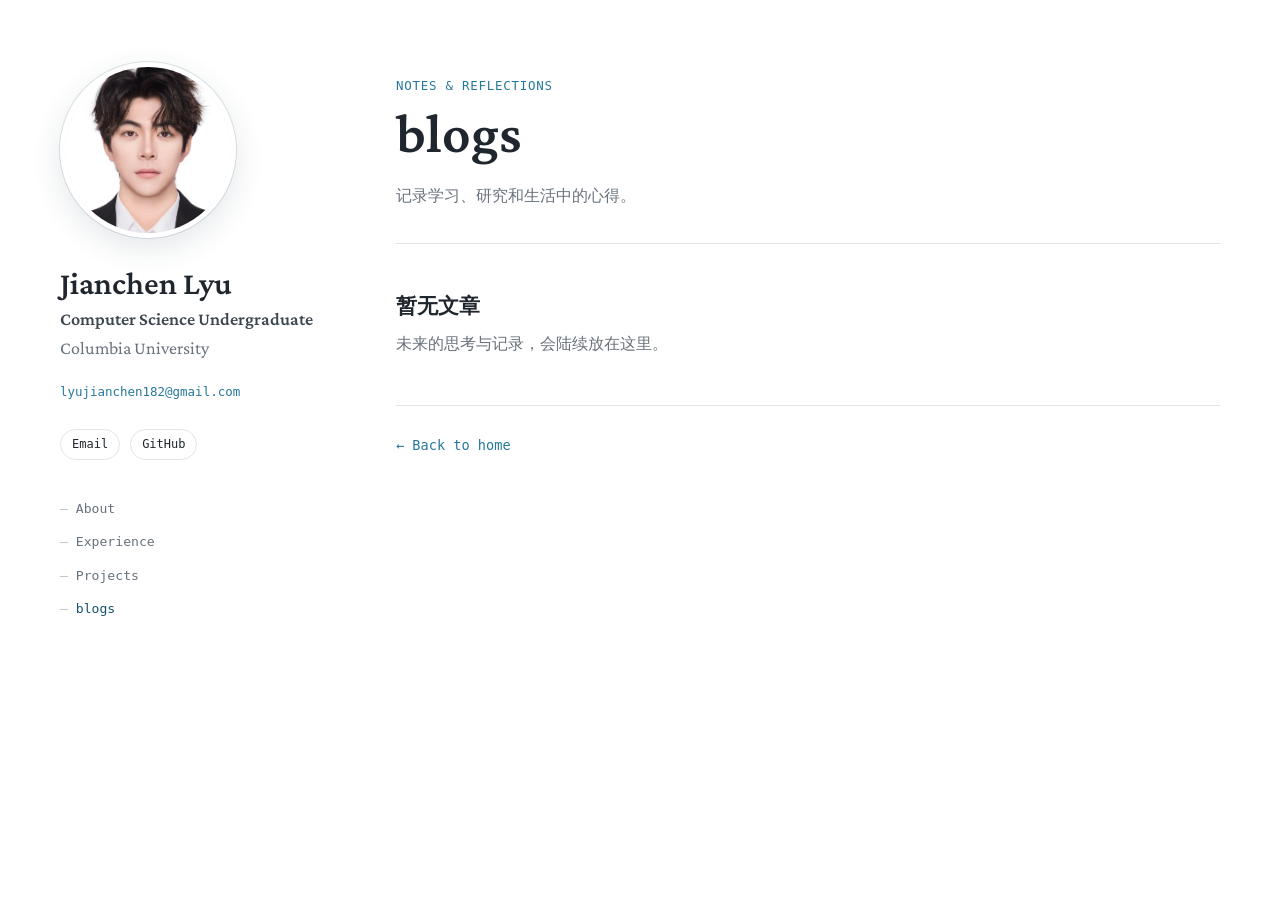
==== blogs/index.html @ 0ebe782d "Add independent blogs page and sidebar navigation" ====
<!doctype html>
<html lang="en">
  <head>
    <meta charset="UTF-8">
    <meta name="viewport" content="width=device-width, initial-scale=1.0">
    <meta name="description" content="Personal reflections, research notes, and things learned along the way by Jianchen Lyu.">
    <title>blogs | Jianchen Lyu</title>
    <link rel="preconnect" href="https://fonts.googleapis.com">
    <link rel="preconnect" href="https://fonts.gstatic.com" crossorigin>
    <link href="https://fonts.googleapis.com/css2?family=Crimson+Pro:ital,wght@0,400;0,500;0,600;1,500&family=Ubuntu+Mono:wght@400;700&display=swap" rel="stylesheet">
    <link rel="stylesheet" href="../styles.css">
  </head>
  <body>
    <a class="skip-link" href="#main-content">Skip to main content</a>
    <div class="site-shell">
      <header id="home" class="profile-sidebar" aria-labelledby="profile-name">
        <img class="portrait" src="../assets/profile.png" alt="Portrait of Jianchen Lyu" width="1500" height="2100">
        <div class="profile-copy">
          <p id="profile-name" class="profile-name">Jianchen Lyu</p>
          <p class="role">Computer Science Undergraduate</p>
          <p class="institution">Columbia University</p>
          <a class="email-link" href="mailto:lyujianchen182@gmail.com">lyujianchen182@gmail.com</a>
        </div>

        <div class="profile-links" aria-label="Profile links">
          <a href="mailto:lyujianchen182@gmail.com">Email</a>
          <a href="https://github.com/Autumn-cyber-aka" target="_blank" rel="noopener noreferrer">GitHub</a>
        </div>

        <nav class="site-nav" aria-label="Main navigation">
          <a href="../#about">About</a>
          <a href="../#experience">Experience</a>
          <a href="../#projects">Projects</a>
          <a href="./" class="active" aria-current="page">blogs</a>
        </nav>
      </header>

      <main id="main-content" class="page blog-page">
        <header class="blog-heading">
          <p class="eyebrow">Notes &amp; reflections</p>
          <h1>blogs</h1>
          <p class="blog-intro" lang="zh-CN">记录学习、研究和生活中的心得。</p>
        </header>
        <section class="blog-empty" aria-labelledby="empty-title" lang="zh-CN">
          <h2 id="empty-title">暂无文章</h2>
          <p>未来的思考与记录，会陆续放在这里。</p>
        </section>
        <a class="blog-home-link" href="../">← Back to home</a>
      </main>
    </div>
  </body>
</html>
---- styles.css ----
:root {
  --background: #ffffff;
  --surface: #f6f8fa;
  --text: #20262d;
  --muted: #69727c;
  --link: #26789b;
  --link-dark: #15536e;
  --border: #dfe4e8;
  --sidebar-width: 270px;
  --shell-width: 1160px;
  --serif: "Crimson Pro", Georgia, serif;
  --mono: "Ubuntu Mono", Monaco, Consolas, monospace;
}

* { box-sizing: border-box; }
html { scroll-behavior: smooth; }

body {
  margin: 0;
  color: var(--text);
  background: var(--background);
  font-family: var(--serif);
  font-size: 18px;
  line-height: 1.62;
}

a { color: var(--link); text-underline-offset: 3px; }
a:hover { color: var(--link-dark); }
:focus-visible { outline: 2px solid var(--link); outline-offset: 4px; }

.sr-only {
  position: absolute;
  width: 1px;
  height: 1px;
  padding: 0;
  margin: -1px;
  overflow: hidden;
  clip: rect(0, 0, 0, 0);
  white-space: nowrap;
  border: 0;
}

.skip-link {
  position: fixed;
  top: 10px;
  left: 10px;
  z-index: 100;
  padding: 8px 14px;
  color: #fff;
  background: var(--link);
  transform: translateY(-150%);
}

.skip-link:focus { transform: translateY(0); }

.site-shell { width: min(calc(100% - 48px), var(--shell-width)); margin: 0 auto; }

.profile-sidebar {
  position: fixed;
  top: 0;
  width: var(--sidebar-width);
  min-height: 100vh;
  padding: 62px 0 40px;
}

.portrait {
  width: 176px;
  height: 176px;
  display: block;
  margin-bottom: 28px;
  border: 5px solid #fff;
  border-radius: 50%;
  background: #eef0f2;
  box-shadow: 0 10px 30px rgba(31, 56, 72, 0.12), 0 0 0 1px var(--border);
  object-fit: cover;
  object-position: center 30%;
}

h1, h2, h3, p { overflow-wrap: break-word; }

h1, .profile-name {
  margin: 0 0 4px;
  font-family: var(--serif);
  font-size: 2rem;
  font-weight: 600;
  line-height: 1.1;
}

.role { margin: 0; color: #3d464f; font-weight: 600; }
.institution { margin: 0 0 12px; color: var(--muted); }
.email-link { display: inline-block; font-family: var(--mono); font-size: 0.78rem; text-decoration: none; }

.profile-links { display: flex; gap: 10px; margin-top: 24px; }
.profile-links a {
  padding: 5px 11px;
  border: 1px solid var(--border);
  border-radius: 999px;
  color: var(--text);
  font-family: var(--mono);
  font-size: 0.75rem;
  text-decoration: none;
}
.profile-links a:hover { color: var(--link-dark); border-color: #b9cbd4; background: var(--surface); }

.site-nav { display: grid; gap: 4px; margin-top: 34px; }
.site-nav a {
  width: max-content;
  padding: 4px 0;
  color: var(--muted);
  font-family: var(--mono);
  font-size: 0.82rem;
  text-decoration: none;
}
.site-nav a::before { content: "— "; color: #b4bdc4; }
.site-nav a:hover, .site-nav a.active { color: var(--link-dark); }

.page { margin-left: calc(var(--sidebar-width) + 66px); padding: 68px 0 0; }

.content-section { padding: 50px 0; border-top: 1px solid var(--border); scroll-margin-top: 20px; }
.about-section { padding-top: 8px; border-top: 0; }
.eyebrow { margin: 0 0 7px; color: var(--link); font-family: var(--mono); font-size: 0.78rem; letter-spacing: 0.06em; text-transform: uppercase; }

h2 {
  margin: 0 0 22px;
  font-family: var(--serif);
  font-size: 1.9rem;
  font-weight: 600;
  line-height: 1.3;
}

h3 { margin: 0; font-size: 1.16rem; line-height: 1.4; }
.prose { max-width: 800px; }
.prose p { margin: 0 0 17px; }

.section-title-row { display: flex; justify-content: space-between; gap: 30px; align-items: baseline; margin-bottom: 25px; }
.section-title-row h2 { margin: 0; }
.section-title-row p { margin: 0; color: var(--muted); font-family: var(--mono); font-size: 0.82rem; }

.experience-list { display: grid; }
.experience-item {
  display: grid;
  grid-template-columns: 92px 1fr;
  gap: 24px;
  padding: 24px 0;
  border-top: 1px solid var(--border);
  border-bottom: 1px solid var(--border);
}
.experience-item + .experience-item { border-top: 0; }
.experience-mark {
  width: 82px;
  height: 82px;
  display: block;
  align-self: start;
  object-fit: contain;
}
.experience-heading { display: flex; justify-content: space-between; gap: 24px; align-items: baseline; }
.experience-date { margin: 0; flex: 0 0 auto; color: var(--muted); font-family: var(--mono); font-size: 0.78rem; }
.experience-location { margin: 3px 0 13px; color: var(--muted); font-family: var(--mono); font-size: 0.78rem; }
.experience-body > p:not(.experience-location) { margin: 0; }
.experience-body .experience-detail { margin-top: 7px; color: #4f5962; font-size: 0.94rem; line-height: 1.65; }
.experience-detail a { font-weight: 600; }

.project-list { display: grid; gap: 22px; }

.project-item {
  padding: 24px 0;
  border-top: 1px solid var(--border);
  background: #fff;
}
.project-item:last-child { border-bottom: 1px solid var(--border); }
#reasoning-aware-vlm { scroll-margin-top: 24px; }
.project-body p { margin: 8px 0 0; }
.project-meta { color: var(--link); font-family: var(--mono); font-size: 0.8rem; }
.project-body .project-status { color: var(--muted); font-family: var(--mono); font-size: 0.75rem; }

@media (max-width: 900px) {
  .site-shell { width: min(calc(100% - 36px), 720px); }
  .profile-sidebar { position: static; width: auto; min-height: 0; padding: 34px 0 38px; text-align: center; border-bottom: 1px solid var(--border); }
  .portrait { width: 150px; height: 150px; margin: 0 auto 22px; }
  .profile-links, .site-nav { justify-content: center; }
  .site-nav { display: flex; flex-wrap: wrap; gap: 18px; margin-top: 24px; }
  .site-nav a::before { content: none; }
  .page { margin-left: 0; padding-top: 42px; }
}

@media (max-width: 560px) {
  body { font-size: 17px; }
  .site-shell { width: min(calc(100% - 30px), 720px); }
  .content-section { padding: 40px 0; }
  .about-section { padding-top: 0; }
  .section-title-row { display: block; }
  .section-title-row p { margin-top: 4px; }
  .experience-item { grid-template-columns: 68px 1fr; gap: 17px; }
  .experience-mark { width: 60px; height: 60px; font-size: 1.05rem; }
  .experience-heading { display: block; }
  .experience-date { margin-top: 3px; }
  .project-item { padding: 18px 0; }
}

@media (prefers-reduced-motion: reduce) { html { scroll-behavior: auto; } }

/* Independent writing index, sharing the homepage sidebar and palette. */
.blog-page { padding-bottom: 64px; }
.blog-heading { padding: 8px 0 34px; }
.blog-heading h1 { margin: 0 0 18px; font-size: clamp(2.5rem, 5vw, 3.5rem); }
.blog-intro { margin: 0; color: var(--muted); font-size: 1rem; }
.blog-empty { padding: 48px 0; border-top: 1px solid var(--border); border-bottom: 1px solid var(--border); }
.blog-empty h2 { margin-bottom: 12px; font-size: 1.3rem; }
.blog-empty p { margin: 0; color: var(--muted); font-size: 1rem; }
.blog-home-link { display: inline-block; margin-top: 28px; font-family: var(--mono); font-size: 0.85rem; text-decoration: none; }
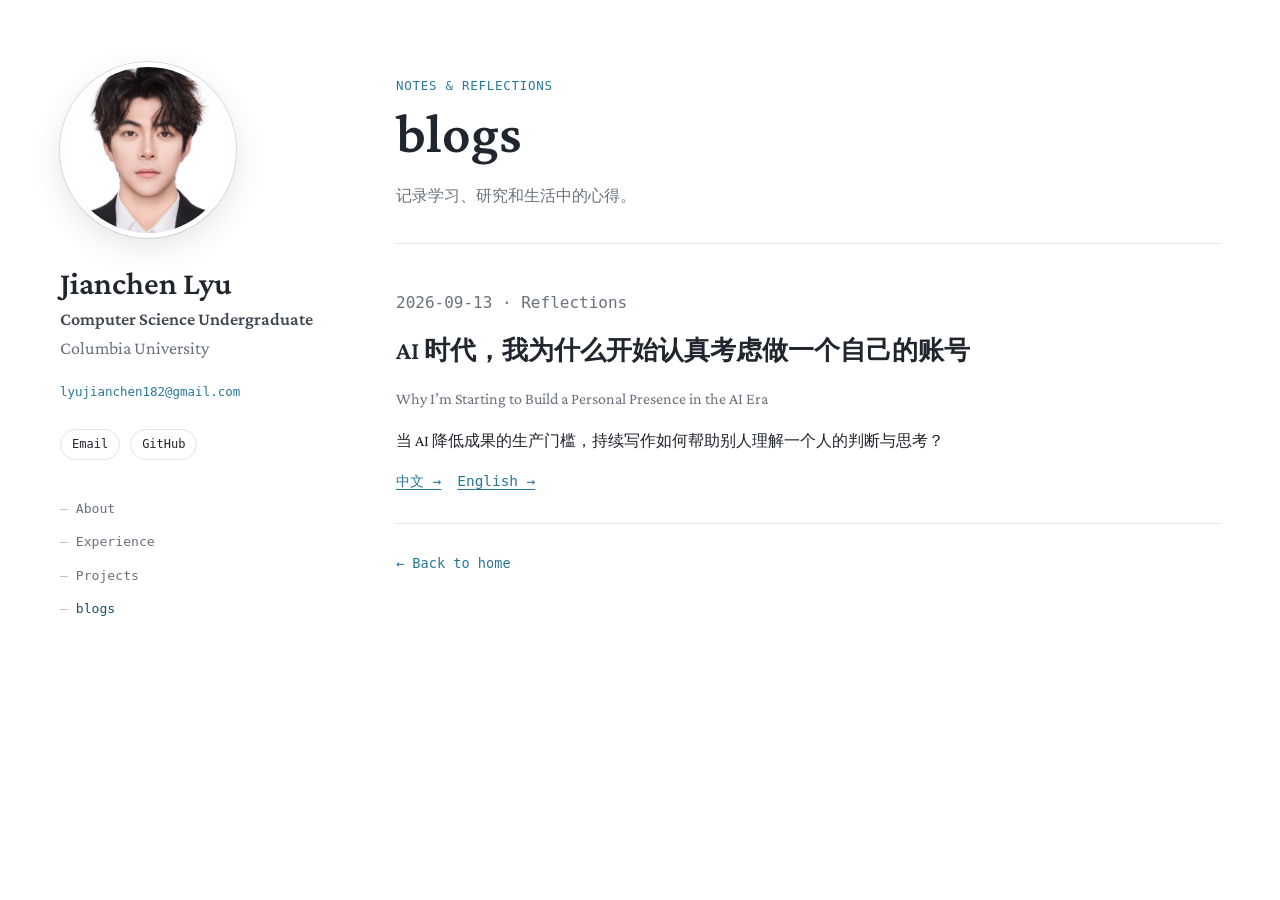
==== commit a9c960b7: "Publish first blog post in Chinese and English" ====
--- a/blogs/index.html
+++ b/blogs/index.html
@@ -41,9 +41,14 @@
           <h1>blogs</h1>
           <p class="blog-intro" lang="zh-CN">记录学习、研究和生活中的心得。</p>
         </header>
-        <section class="blog-empty" aria-labelledby="empty-title" lang="zh-CN">
-          <h2 id="empty-title">暂无文章</h2>
-          <p>未来的思考与记录，会陆续放在这里。</p>
+        <section class="blog-post-list" aria-label="Blog posts">
+          <article class="blog-post-entry">
+            <p class="article-meta"><time datetime="2026-09-13">2026-09-13</time> · Reflections</p>
+            <h2 lang="zh-CN"><a href="personal-brand-ai-zh.html">AI 时代，我为什么开始认真考虑做一个自己的账号</a></h2>
+            <p class="blog-post-translation"><a href="personal-brand-ai-en.html" lang="en">Why I’m Starting to Build a Personal Presence in the AI Era</a></p>
+            <p lang="zh-CN">当 AI 降低成果的生产门槛，持续写作如何帮助别人理解一个人的判断与思考？</p>
+            <nav class="language-switch" aria-label="Read this post"><a href="personal-brand-ai-zh.html" lang="zh-CN" hreflang="zh-CN">中文 →</a><a href="personal-brand-ai-en.html" lang="en" hreflang="en">English →</a></nav>
+          </article>
         </section>
         <a class="blog-home-link" href="../">← Back to home</a>
       </main>
--- a/styles.css
+++ b/styles.css
@@ -208,3 +208,25 @@
 .blog-empty h2 { margin-bottom: 12px; font-size: 1.3rem; }
 .blog-empty p { margin: 0; color: var(--muted); font-size: 1rem; }
 .blog-home-link { display: inline-block; margin-top: 28px; font-family: var(--mono); font-size: 0.85rem; text-decoration: none; }
+
+.blog-post-entry { padding: 30px 0; border-block: 1px solid var(--border); }
+.blog-post-entry h2 { margin: 12px 0; font-size: 1.6rem; line-height: 1.5; }
+.blog-post-entry h2 a { color: var(--text); text-decoration: none; }
+.blog-post-entry h2 a:hover { color: var(--link); }
+.blog-post-entry > p { font-size: 1rem; }
+.blog-post-translation a { color: var(--muted); text-decoration: none; }
+.article-meta { color: var(--muted); font-family: var(--mono); font-size: 0.85rem; }
+.language-switch { display: flex; flex-wrap: wrap; align-items: center; gap: 16px; font-family: var(--mono); font-size: 0.9rem; }
+.language-switch a[aria-current="page"] { color: var(--text); font-weight: bold; text-decoration: none; }
+.article-page { padding-bottom: 64px; }
+.article-heading .blog-home-link { margin-top: 0; }
+.article-heading h1 { margin: 24px 0; font-size: clamp(2rem, 4vw, 2.8rem); line-height: 1.35; }
+.article-summary { color: var(--muted); }
+.article-toc { margin: 32px 0; padding: 16px 0; border-block: 1px solid var(--border); }
+.article-toc summary { cursor: pointer; }
+.article-toc ol { padding-left: 24px; }
+.article-toc li { margin: 8px 0; }
+.article-prose { line-height: 1.85; overflow-wrap: anywhere; }
+.article-prose p { margin: 0 0 24px; }
+.article-prose h2 { margin: 48px 0 22px; font-size: 1.6rem; scroll-margin-top: 24px; }
+.article-footer { margin-top: 48px; padding-top: 24px; border-top: 1px solid var(--border); }
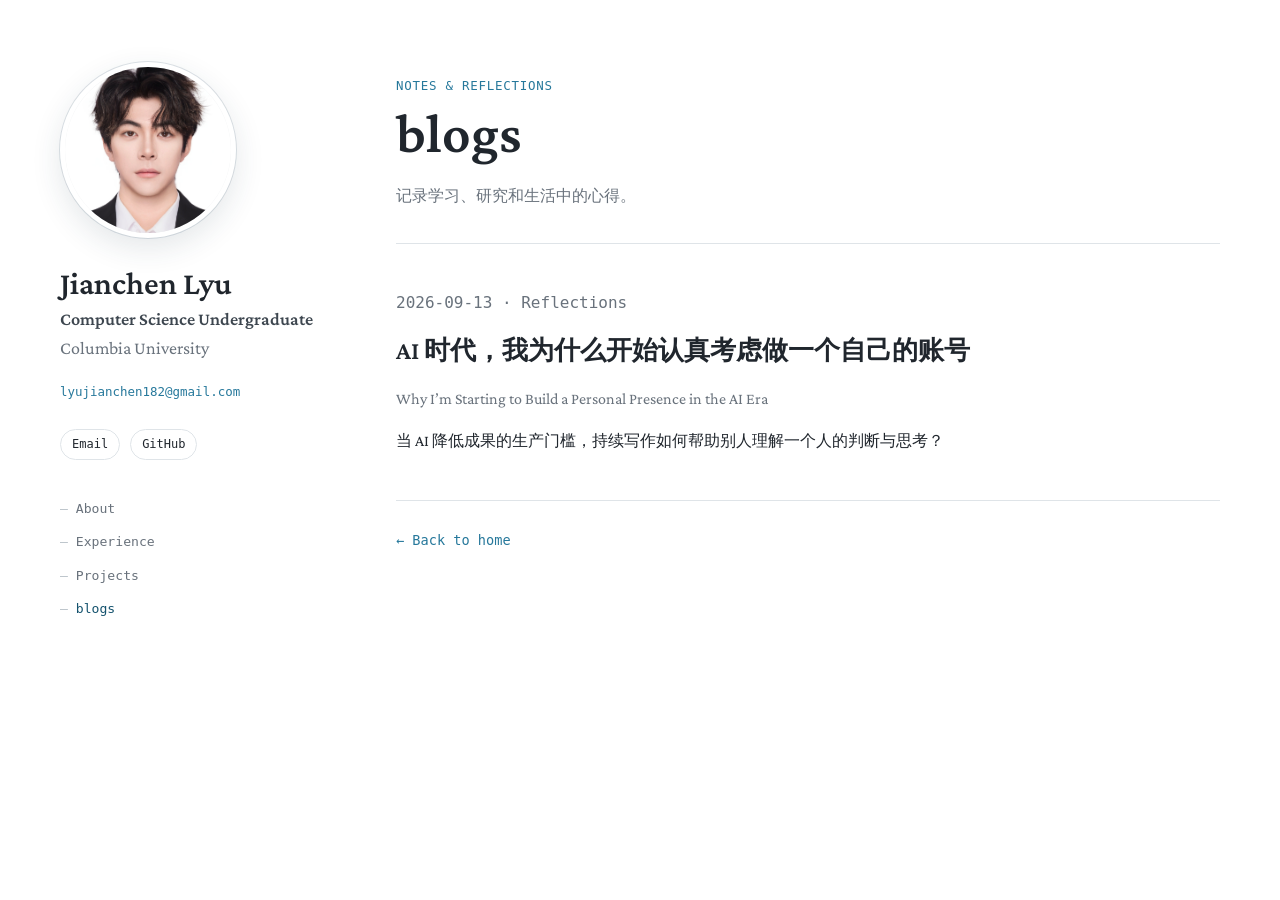
==== commit 8175d8ec: "Remove redundant language links from blog listing" ====
--- a/blogs/index.html
+++ b/blogs/index.html
@@ -47,7 +47,6 @@
             <h2 lang="zh-CN"><a href="personal-brand-ai-zh.html">AI 时代，我为什么开始认真考虑做一个自己的账号</a></h2>
             <p class="blog-post-translation"><a href="personal-brand-ai-en.html" lang="en">Why I’m Starting to Build a Personal Presence in the AI Era</a></p>
             <p lang="zh-CN">当 AI 降低成果的生产门槛，持续写作如何帮助别人理解一个人的判断与思考？</p>
-            <nav class="language-switch" aria-label="Read this post"><a href="personal-brand-ai-zh.html" lang="zh-CN" hreflang="zh-CN">中文 →</a><a href="personal-brand-ai-en.html" lang="en" hreflang="en">English →</a></nav>
           </article>
         </section>
         <a class="blog-home-link" href="../">← Back to home</a>
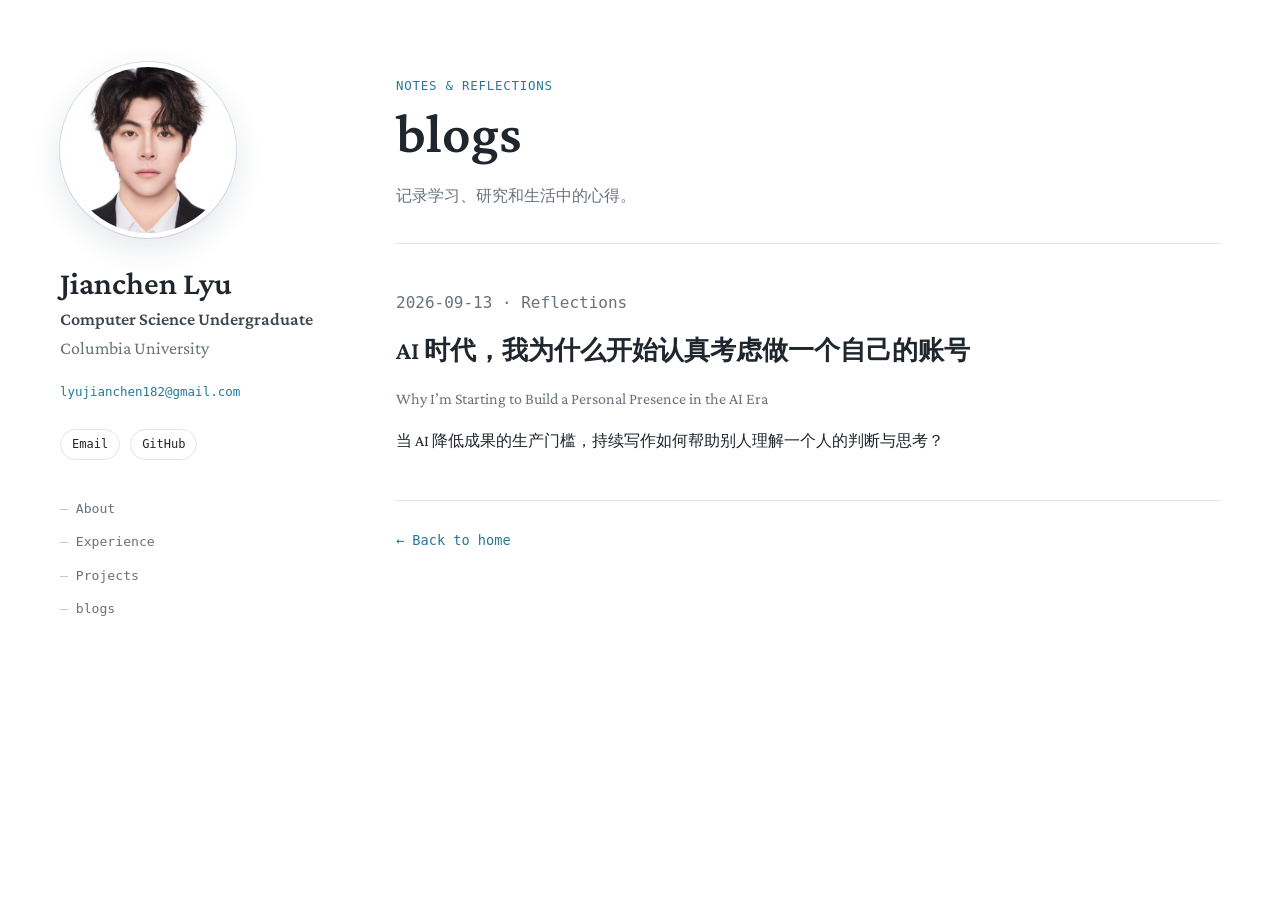
==== commit 397379c0: "Place blogs listing on homepage with anchor navigation" ====
--- a/blogs/index.html
+++ b/blogs/index.html
@@ -31,7 +31,7 @@
           <a href="../#about">About</a>
           <a href="../#experience">Experience</a>
           <a href="../#projects">Projects</a>
-          <a href="./" class="active" aria-current="page">blogs</a>
+          <a href="../#blogs">blogs</a>
         </nav>
       </header>
 
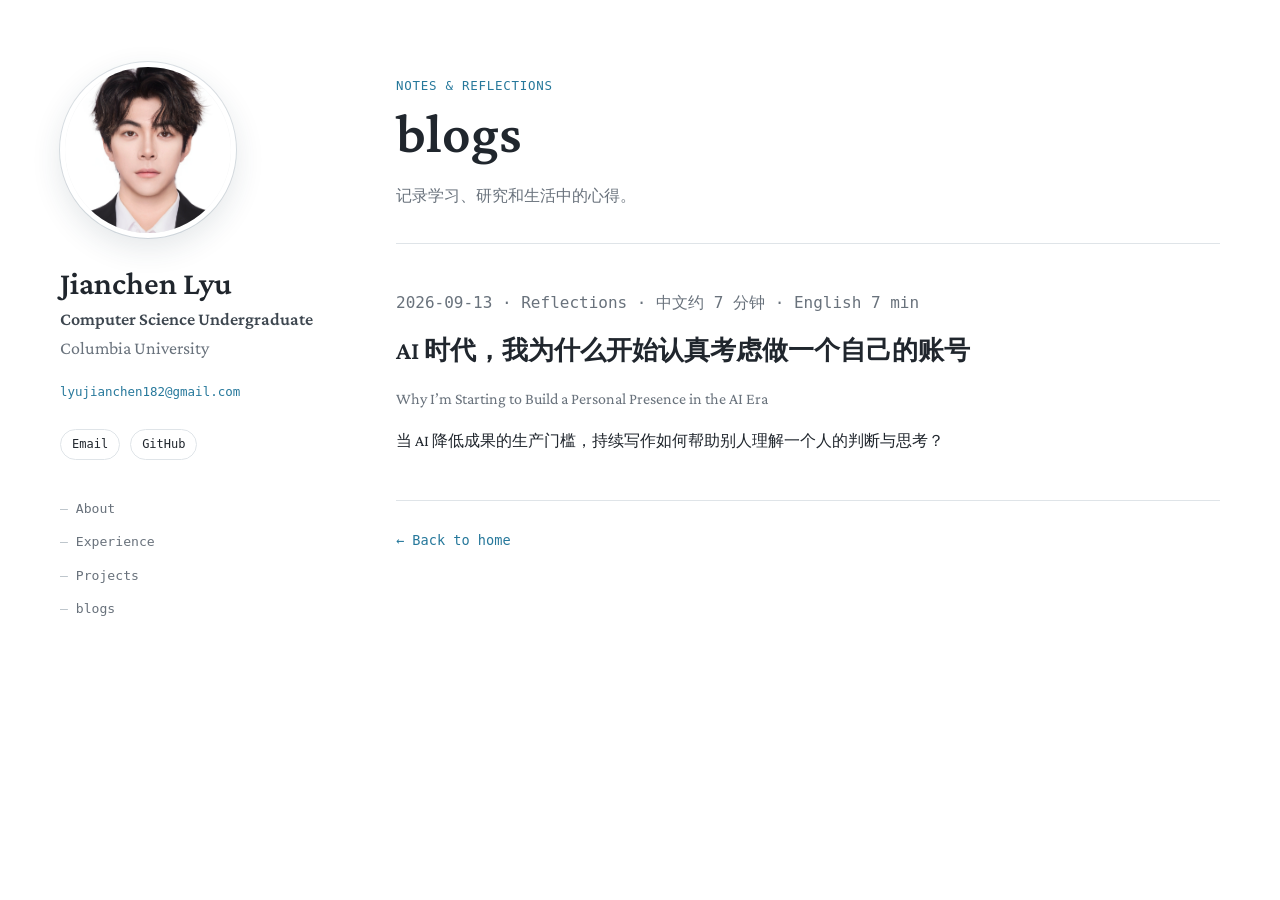
==== commit daf77b3a: "Add reading time estimates to bilingual blog posts" ====
--- a/blogs/index.html
+++ b/blogs/index.html
@@ -43,7 +43,7 @@
         </header>
         <section class="blog-post-list" aria-label="Blog posts">
           <article class="blog-post-entry">
-            <p class="article-meta"><time datetime="2026-09-13">2026-09-13</time> · Reflections</p>
+            <p class="article-meta"><time datetime="2026-09-13">2026-09-13</time> · Reflections <span class="reading-time">· 中文约 7 分钟 · English 7 min</span></p>
             <h2 lang="zh-CN"><a href="personal-brand-ai-zh.html">AI 时代，我为什么开始认真考虑做一个自己的账号</a></h2>
             <p class="blog-post-translation"><a href="personal-brand-ai-en.html" lang="en">Why I’m Starting to Build a Personal Presence in the AI Era</a></p>
             <p lang="zh-CN">当 AI 降低成果的生产门槛，持续写作如何帮助别人理解一个人的判断与思考？</p>
